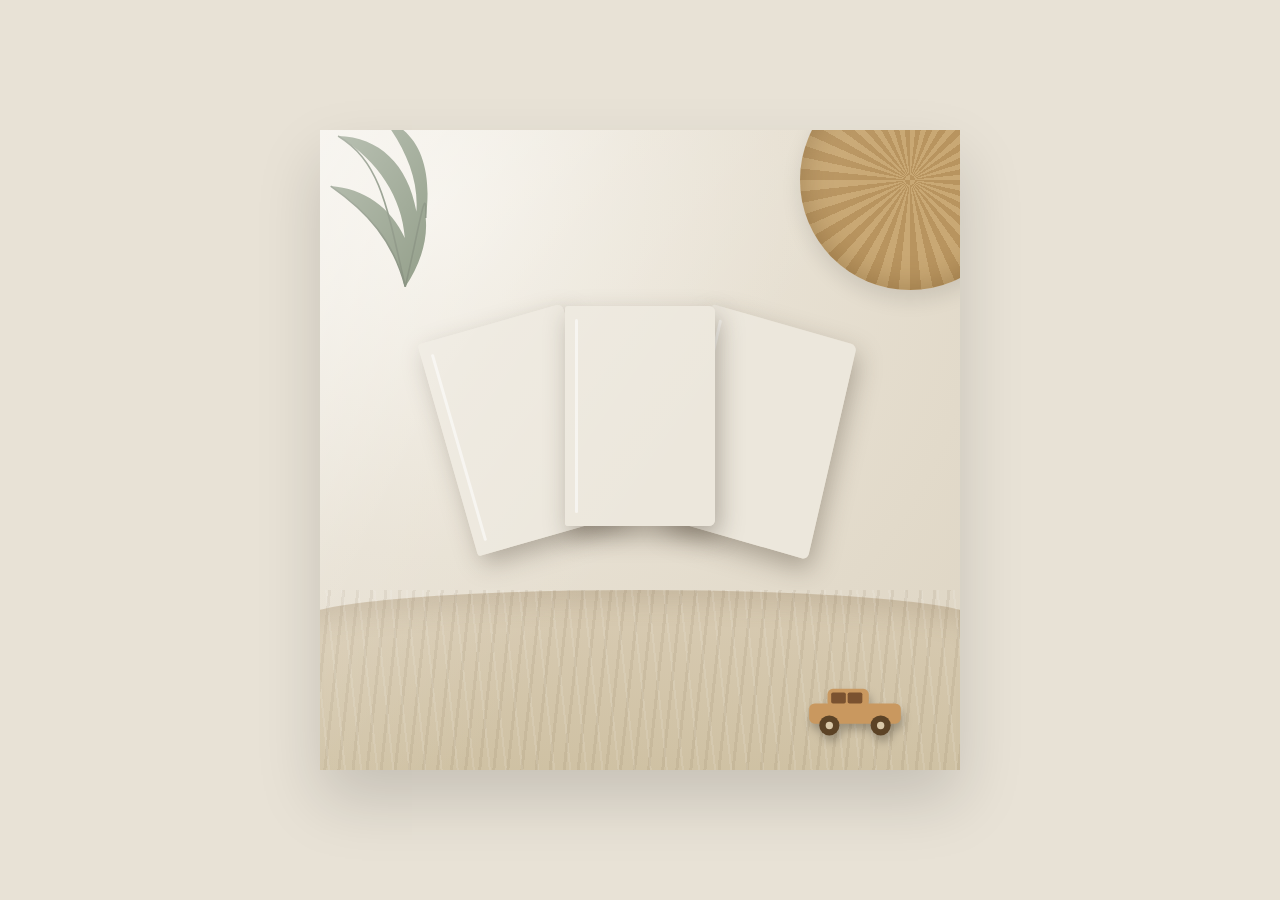
==== cover-mockup/index.html @ cb294c76 "Add HTML/CSS book cover mockup scene Recreates a flat-lay mockup (fanned blank books, leaf, rattan m" ====
<!DOCTYPE html>
<html lang="en">
<head>
<meta charset="UTF-8">
<title>Guide Cover Mockup</title>
<link rel="stylesheet" href="style.css">
</head>
<body>
  <div class="stage">
    <div class="light-sweep"></div>

    <svg class="leaf" viewBox="0 0 200 220" xmlns="http://www.w3.org/2000/svg">
      <path d="M100 220 C 95 160 70 120 30 80 C 70 90 100 120 110 160 C 115 110 95 60 50 20 C 100 30 130 70 130 130 C 140 90 130 50 110 10 C 150 30 160 80 140 140 C 138 170 120 200 100 220 Z" fill="#5c6e4f"/>
      <path d="M100 220 C 95 160 70 120 30 80" stroke="#46563b" stroke-width="2" fill="none"/>
      <path d="M100 220 C 95 110 95 60 50 20" stroke="#46563b" stroke-width="2" fill="none"/>
      <path d="M100 220 C 130 150 150 90 140 140" stroke="#46563b" stroke-width="2" fill="none"/>
    </svg>

    <div class="rattan"></div>

    <div class="books">
      <div class="book book-left">
        <div class="cover" style="--cover: none;"></div>
        <div class="spine-highlight"></div>
      </div>
      <div class="book book-center">
        <div class="cover" style="--cover: none;"></div>
        <div class="spine-highlight"></div>
      </div>
      <div class="book book-right">
        <div class="cover" style="--cover: none;"></div>
        <div class="spine-highlight"></div>
      </div>
    </div>

    <div class="fabric"></div>

    <svg class="toy-car" viewBox="0 0 120 70" xmlns="http://www.w3.org/2000/svg">
      <rect x="10" y="30" width="100" height="22" rx="6" fill="#c9985f"/>
      <rect x="30" y="14" width="45" height="20" rx="6" fill="#c9985f"/>
      <rect x="34" y="18" width="16" height="12" rx="2" fill="#7a5230"/>
      <rect x="52" y="18" width="16" height="12" rx="2" fill="#7a5230"/>
      <circle cx="32" cy="54" r="11" fill="#5c4326"/>
      <circle cx="32" cy="54" r="4" fill="#d9c8a9"/>
      <circle cx="88" cy="54" r="11" fill="#5c4326"/>
      <circle cx="88" cy="54" r="4" fill="#d9c8a9"/>
    </svg>
  </div>
</body>
</html>
---- cover-mockup/style.css ----
* { margin: 0; padding: 0; box-sizing: border-box; }

body {
  display: flex;
  align-items: center;
  justify-content: center;
  min-height: 100vh;
  background: #e8e2d6;
}

.stage {
  position: relative;
  width: 640px;
  height: 640px;
  background: radial-gradient(circle at 18% 12%, #f3efe6 0%, #e7e0d2 45%, #ddd4c2 100%);
  overflow: hidden;
  box-shadow: 0 30px 60px rgba(0,0,0,0.15);
}

.light-sweep {
  position: absolute;
  inset: 0;
  background: linear-gradient(125deg, rgba(255,255,255,0.55) 0%, rgba(255,255,255,0.15) 30%, rgba(255,255,255,0) 55%);
  pointer-events: none;
  z-index: 5;
}

/* Leaf, top-left */
.leaf {
  position: absolute;
  top: -20px;
  left: -10px;
  width: 160px;
  height: 180px;
  transform: rotate(-10deg);
  opacity: 0.9;
  z-index: 1;
}

/* Rattan placemat, top-right */
.rattan {
  position: absolute;
  top: -60px;
  right: -60px;
  width: 220px;
  height: 220px;
  border-radius: 50%;
  background:
    repeating-conic-gradient(from 0deg, #c9a874 0deg 6deg, #b8945f 6deg 12deg);
  box-shadow: inset 0 0 30px rgba(90, 60, 20, 0.35), 0 10px 20px rgba(0,0,0,0.1);
  z-index: 1;
}

/* Books */
.books {
  position: absolute;
  left: 50%;
  bottom: 230px;
  width: 0;
  height: 0;
  z-index: 3;
}

.book {
  position: absolute;
  bottom: 0;
  width: 150px;
  height: 220px;
  border-radius: 3px 6px 6px 3px;
  box-shadow: 4px 10px 25px rgba(60, 50, 35, 0.35);
}

.book .cover {
  position: absolute;
  inset: 0;
  border-radius: 3px 6px 6px 3px;
  background-color: #ece7dc;
  background-image: var(--cover, none);
  background-size: cover;
  background-position: center;
}

.spine-highlight {
  position: absolute;
  top: 6%;
  bottom: 6%;
  left: 10px;
  width: 3px;
  background: rgba(255,255,255,0.55);
  border-radius: 2px;
}

.book-left {
  left: -195px;
  bottom: 0px;
  transform: rotate(-16deg);
  z-index: 1;
}

.book-center {
  left: -75px;
  bottom: 14px;
  transform: rotate(0deg);
  z-index: 3;
}

.book-right {
  left: 45px;
  bottom: -2px;
  transform: rotate(13deg) skewY(3deg);
  z-index: 2;
}

/* Beige fabric drape at bottom */
.fabric {
  position: absolute;
  left: -20px;
  right: -20px;
  bottom: -40px;
  height: 220px;
  background: linear-gradient(180deg, #d8cbb3 0%, #cdbfa0 100%);
  border-radius: 50% 50% 0 0 / 30px 30px 0 0;
  box-shadow: inset 0 12px 25px rgba(120, 100, 70, 0.18);
  z-index: 2;
}

.fabric::before {
  content: "";
  position: absolute;
  inset: 0;
  background:
    repeating-linear-gradient(
      96deg,
      rgba(120,100,70,0.10) 0px,
      rgba(120,100,70,0.10) 3px,
      transparent 3px,
      transparent 14px
    ),
    repeating-linear-gradient(
      84deg,
      rgba(255,255,255,0.10) 0px,
      rgba(255,255,255,0.10) 2px,
      transparent 2px,
      transparent 16px
    );
}

/* Wooden toy car, bottom-right */
.toy-car {
  position: absolute;
  bottom: 30px;
  right: 50px;
  width: 110px;
  z-index: 4;
  filter: drop-shadow(2px 6px 4px rgba(0,0,0,0.25));
}
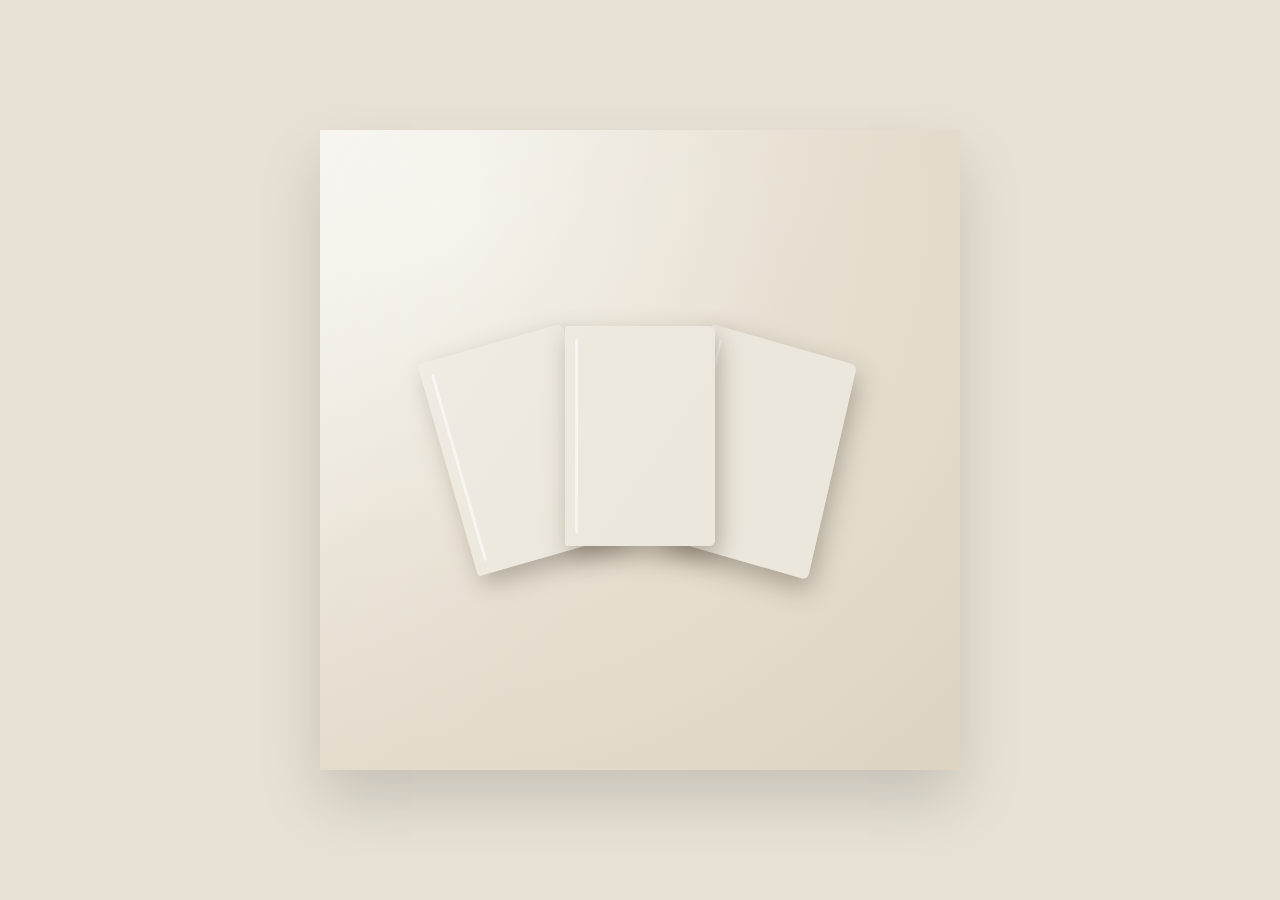
==== commit ec8ffc85: "Simplify cover mockup to just the fanned books Removed the leaf, rattan placemat, fabric drape, and " ====
--- a/cover-mockup/index.html
+++ b/cover-mockup/index.html
@@ -8,15 +8,6 @@
 <body>
   <div class="stage">
     <div class="light-sweep"></div>
-
-    <svg class="leaf" viewBox="0 0 200 220" xmlns="http://www.w3.org/2000/svg">
-      <path d="M100 220 C 95 160 70 120 30 80 C 70 90 100 120 110 160 C 115 110 95 60 50 20 C 100 30 130 70 130 130 C 140 90 130 50 110 10 C 150 30 160 80 140 140 C 138 170 120 200 100 220 Z" fill="#5c6e4f"/>
-      <path d="M100 220 C 95 160 70 120 30 80" stroke="#46563b" stroke-width="2" fill="none"/>
-      <path d="M100 220 C 95 110 95 60 50 20" stroke="#46563b" stroke-width="2" fill="none"/>
-      <path d="M100 220 C 130 150 150 90 140 140" stroke="#46563b" stroke-width="2" fill="none"/>
-    </svg>
-
-    <div class="rattan"></div>
 
     <div class="books">
       <div class="book book-left">
@@ -32,19 +23,6 @@
         <div class="spine-highlight"></div>
       </div>
     </div>
-
-    <div class="fabric"></div>
-
-    <svg class="toy-car" viewBox="0 0 120 70" xmlns="http://www.w3.org/2000/svg">
-      <rect x="10" y="30" width="100" height="22" rx="6" fill="#c9985f"/>
-      <rect x="30" y="14" width="45" height="20" rx="6" fill="#c9985f"/>
-      <rect x="34" y="18" width="16" height="12" rx="2" fill="#7a5230"/>
-      <rect x="52" y="18" width="16" height="12" rx="2" fill="#7a5230"/>
-      <circle cx="32" cy="54" r="11" fill="#5c4326"/>
-      <circle cx="32" cy="54" r="4" fill="#d9c8a9"/>
-      <circle cx="88" cy="54" r="11" fill="#5c4326"/>
-      <circle cx="88" cy="54" r="4" fill="#d9c8a9"/>
-    </svg>
   </div>
 </body>
 </html>
--- a/cover-mockup/style.css
+++ b/cover-mockup/style.css
@@ -12,6 +12,9 @@
   position: relative;
   width: 640px;
   height: 640px;
+  display: flex;
+  align-items: center;
+  justify-content: center;
   background: radial-gradient(circle at 18% 12%, #f3efe6 0%, #e7e0d2 45%, #ddd4c2 100%);
   overflow: hidden;
   box-shadow: 0 30px 60px rgba(0,0,0,0.15);
@@ -25,40 +28,11 @@
   z-index: 5;
 }
 
-/* Leaf, top-left */
-.leaf {
-  position: absolute;
-  top: -20px;
-  left: -10px;
-  width: 160px;
-  height: 180px;
-  transform: rotate(-10deg);
-  opacity: 0.9;
-  z-index: 1;
-}
-
-/* Rattan placemat, top-right */
-.rattan {
-  position: absolute;
-  top: -60px;
-  right: -60px;
-  width: 220px;
-  height: 220px;
-  border-radius: 50%;
-  background:
-    repeating-conic-gradient(from 0deg, #c9a874 0deg 6deg, #b8945f 6deg 12deg);
-  box-shadow: inset 0 0 30px rgba(90, 60, 20, 0.35), 0 10px 20px rgba(0,0,0,0.1);
-  z-index: 1;
-}
-
 /* Books */
 .books {
-  position: absolute;
-  left: 50%;
-  bottom: 230px;
+  position: relative;
   width: 0;
   height: 0;
-  z-index: 3;
 }
 
 .book {
@@ -92,65 +66,21 @@
 
 .book-left {
   left: -195px;
-  bottom: 0px;
+  bottom: -110px;
   transform: rotate(-16deg);
   z-index: 1;
 }
 
 .book-center {
   left: -75px;
-  bottom: 14px;
+  bottom: -96px;
   transform: rotate(0deg);
   z-index: 3;
 }
 
 .book-right {
   left: 45px;
-  bottom: -2px;
+  bottom: -112px;
   transform: rotate(13deg) skewY(3deg);
   z-index: 2;
 }
-
-/* Beige fabric drape at bottom */
-.fabric {
-  position: absolute;
-  left: -20px;
-  right: -20px;
-  bottom: -40px;
-  height: 220px;
-  background: linear-gradient(180deg, #d8cbb3 0%, #cdbfa0 100%);
-  border-radius: 50% 50% 0 0 / 30px 30px 0 0;
-  box-shadow: inset 0 12px 25px rgba(120, 100, 70, 0.18);
-  z-index: 2;
-}
-
-.fabric::before {
-  content: "";
-  position: absolute;
-  inset: 0;
-  background:
-    repeating-linear-gradient(
-      96deg,
-      rgba(120,100,70,0.10) 0px,
-      rgba(120,100,70,0.10) 3px,
-      transparent 3px,
-      transparent 14px
-    ),
-    repeating-linear-gradient(
-      84deg,
-      rgba(255,255,255,0.10) 0px,
-      rgba(255,255,255,0.10) 2px,
-      transparent 2px,
-      transparent 16px
-    );
-}
-
-/* Wooden toy car, bottom-right */
-.toy-car {
-  position: absolute;
-  bottom: 30px;
-  right: 50px;
-  width: 110px;
-  z-index: 4;
-  filter: drop-shadow(2px 6px 4px rgba(0,0,0,0.25));
-}
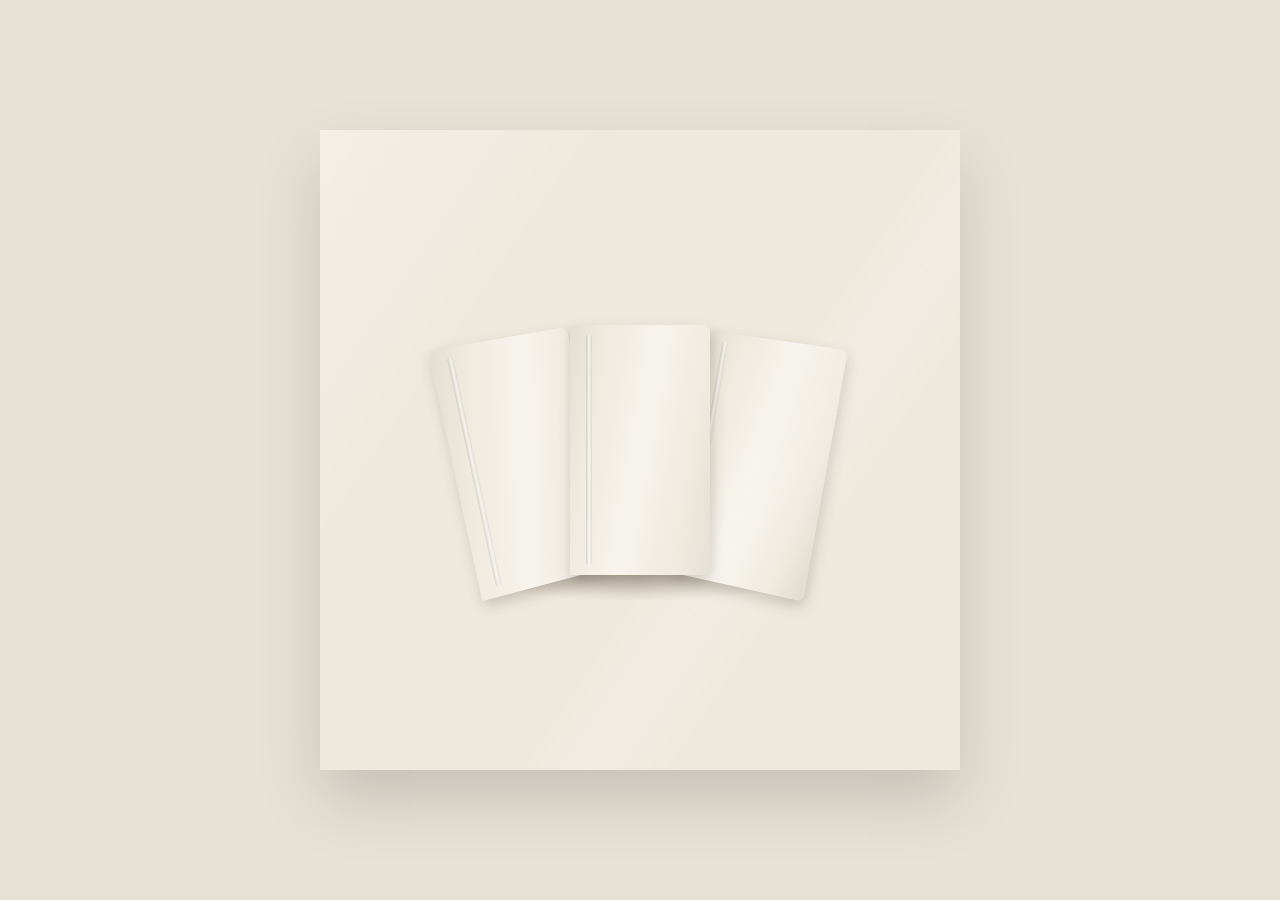
==== commit 825573bb: "Refine book mockup with perspective fan and softer lighting Adds rotateY perspective to the side boo" ====
--- a/cover-mockup/index.html
+++ b/cover-mockup/index.html
@@ -10,6 +10,7 @@
     <div class="light-sweep"></div>
 
     <div class="books">
+      <div class="ground-shadow"></div>
       <div class="book book-left">
         <div class="cover" style="--cover: none;"></div>
         <div class="spine-highlight"></div>
--- a/cover-mockup/style.css
+++ b/cover-mockup/style.css
@@ -15,7 +15,7 @@
   display: flex;
   align-items: center;
   justify-content: center;
-  background: radial-gradient(circle at 18% 12%, #f3efe6 0%, #e7e0d2 45%, #ddd4c2 100%);
+  background: #efe9dd;
   overflow: hidden;
   box-shadow: 0 30px 60px rgba(0,0,0,0.15);
 }
@@ -23,7 +23,9 @@
 .light-sweep {
   position: absolute;
   inset: 0;
-  background: linear-gradient(125deg, rgba(255,255,255,0.55) 0%, rgba(255,255,255,0.15) 30%, rgba(255,255,255,0) 55%);
+  background:
+    linear-gradient(124deg, rgba(255,255,255,0.3) 0%, rgba(255,255,255,0) 28%),
+    linear-gradient(124deg, transparent 58%, rgba(255,255,255,0.18) 65%, transparent 74%);
   pointer-events: none;
   z-index: 5;
 }
@@ -33,54 +35,64 @@
   position: relative;
   width: 0;
   height: 0;
+  perspective: 900px;
+}
+
+.ground-shadow {
+  position: absolute;
+  top: 50%;
+  left: 50%;
+  width: 320px;
+  height: 50px;
+  transform: translate(-50%, 100px);
+  background: radial-gradient(ellipse at center, rgba(70,55,35,0.32) 0%, rgba(70,55,35,0) 75%);
+  z-index: 0;
 }
 
 .book {
   position: absolute;
-  bottom: 0;
-  width: 150px;
-  height: 220px;
-  border-radius: 3px 6px 6px 3px;
-  box-shadow: 4px 10px 25px rgba(60, 50, 35, 0.35);
+  top: 50%;
+  left: 50%;
+  width: 140px;
+  height: 250px;
+  border-radius: 2px 7px 7px 2px;
+  box-shadow: 2px 6px 14px rgba(60, 50, 35, 0.22);
+  transform-style: preserve-3d;
 }
 
 .book .cover {
   position: absolute;
   inset: 0;
-  border-radius: 3px 6px 6px 3px;
-  background-color: #ece7dc;
-  background-image: var(--cover, none);
+  border-radius: 2px 7px 7px 2px;
+  background-color: #efe9dd;
+  background-image:
+    linear-gradient(100deg, rgba(0,0,0,0.05) 0%, rgba(0,0,0,0) 18%, rgba(255,255,255,0.5) 50%, rgba(0,0,0,0) 82%, rgba(0,0,0,0.06) 100%),
+    var(--cover, none);
   background-size: cover;
   background-position: center;
 }
 
 .spine-highlight {
   position: absolute;
-  top: 6%;
-  bottom: 6%;
-  left: 10px;
-  width: 3px;
-  background: rgba(255,255,255,0.55);
+  top: 4%;
+  bottom: 4%;
+  left: 16px;
+  width: 6px;
+  background: linear-gradient(90deg, rgba(0,0,0,0.12) 0%, rgba(255,255,255,0.6) 50%, rgba(0,0,0,0.08) 100%);
   border-radius: 2px;
 }
 
 .book-left {
-  left: -195px;
-  bottom: -110px;
-  transform: rotate(-16deg);
+  transform: translate(-50%, -50%) translate(-115px, 12px) rotateY(18deg) rotate(-12deg);
   z-index: 1;
 }
 
 .book-center {
-  left: -75px;
-  bottom: -96px;
-  transform: rotate(0deg);
+  transform: translate(-50%, -50%) rotate(0deg);
   z-index: 3;
 }
 
 .book-right {
-  left: 45px;
-  bottom: -112px;
-  transform: rotate(13deg) skewY(3deg);
+  transform: translate(-50%, -50%) translate(115px, 14px) rotateY(-16deg) rotate(10deg);
   z-index: 2;
 }
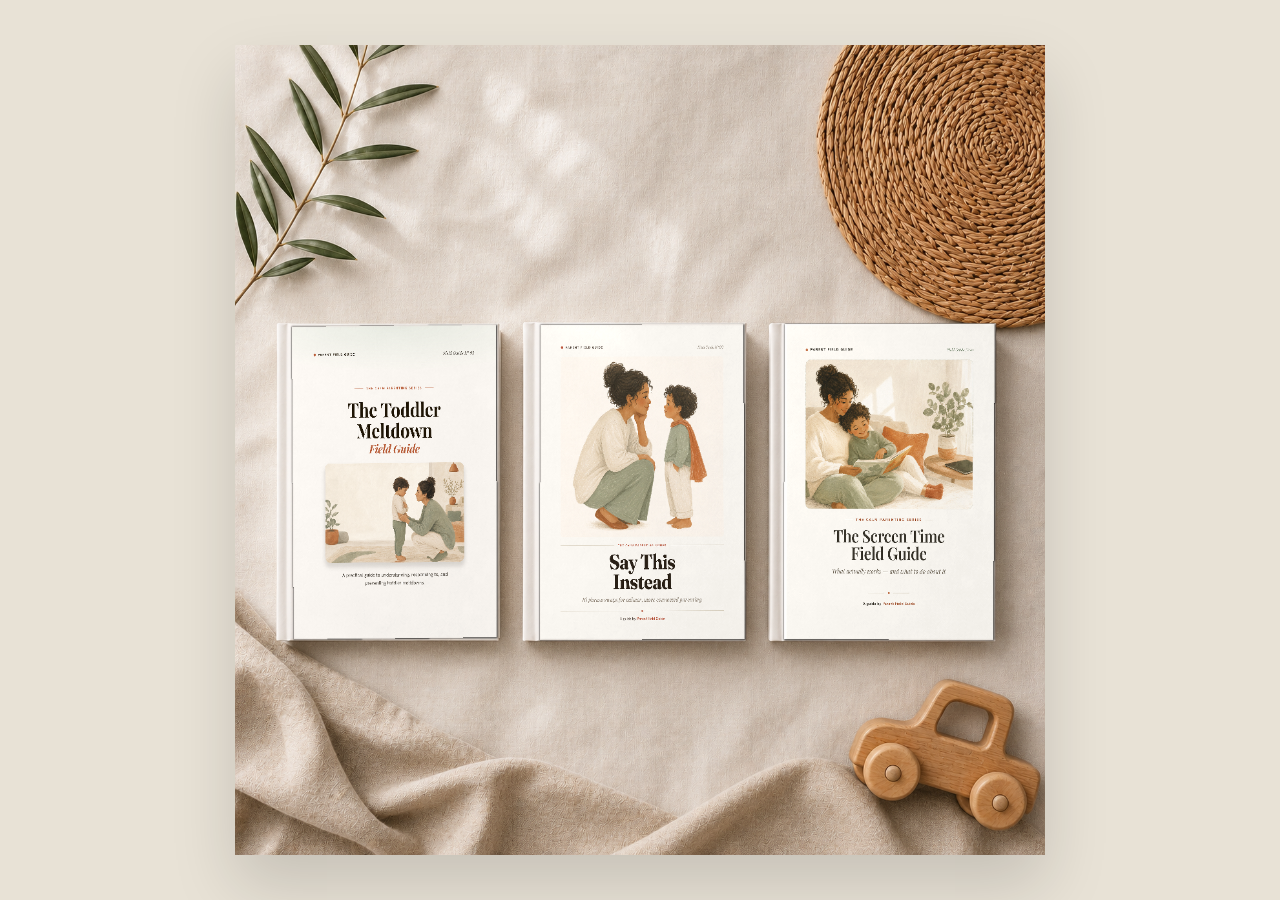
==== commit c8a448ed: "Merge PDF guide into this branch and give both projects separate Pages URLs GitHub Pages only serves" ====
--- a/cover-mockup/index.html
+++ b/cover-mockup/index.html
@@ -3,27 +3,23 @@
 <head>
 <meta charset="UTF-8">
 <title>Guide Cover Mockup</title>
-<link rel="stylesheet" href="style.css">
+<style>
+  * { margin: 0; padding: 0; box-sizing: border-box; }
+  body {
+    display: flex;
+    align-items: center;
+    justify-content: center;
+    min-height: 100vh;
+    background: #e8e2d6;
+  }
+  img {
+    max-width: 90vw;
+    max-height: 90vh;
+    box-shadow: 0 30px 60px rgba(0,0,0,0.15);
+  }
+</style>
 </head>
 <body>
-  <div class="stage">
-    <div class="light-sweep"></div>
-
-    <div class="books">
-      <div class="ground-shadow"></div>
-      <div class="book book-left">
-        <div class="cover" style="--cover: none;"></div>
-        <div class="spine-highlight"></div>
-      </div>
-      <div class="book book-center">
-        <div class="cover" style="--cover: none;"></div>
-        <div class="spine-highlight"></div>
-      </div>
-      <div class="book book-right">
-        <div class="cover" style="--cover: none;"></div>
-        <div class="spine-highlight"></div>
-      </div>
-    </div>
-  </div>
+  <img src="output.png" alt="Parent Field Guide cover mockup">
 </body>
 </html>
